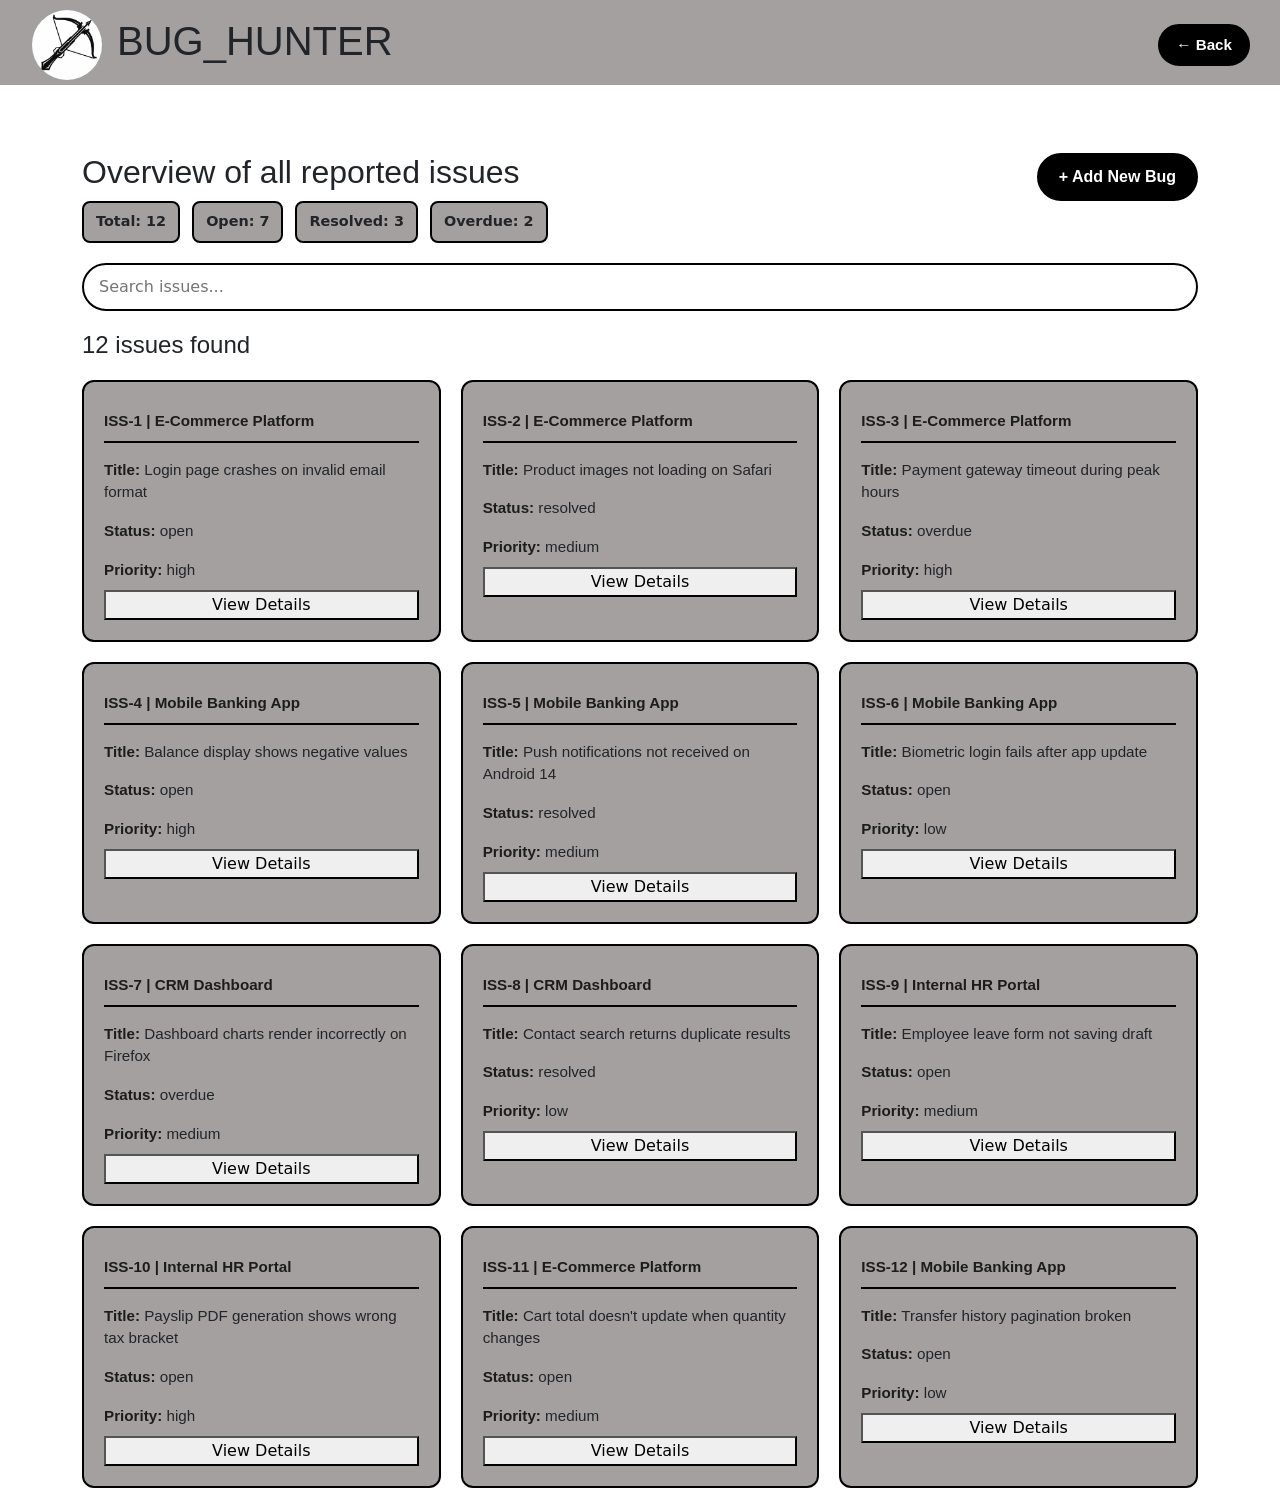
==== Bugs.html @ 3e9e343c "ea ear" ====
<!DOCTYPE html>
<html lang="en">
<head>
  <meta charset="UTF-8">
  <meta name="viewport" content="width=device-width, initial-scale=1.0">
  <title>Bugs - Bug Reporting System</title>
  <link rel="stylesheet" href="navbar.css">
  <link rel="stylesheet" href="Bugs.css">
  <link href="https://cdn.jsdelivr.net/npm/bootstrap@5.3.0/dist/css/bootstrap.min.css" rel="stylesheet">
</head>
<body>
<nav class="navBar">
    <div class="navLeft">
        <div class="logo">
            <img src="Images/WhatsApp Image 2026-04-18 at 17.04.15.jpeg" alt="Logo">
        </div>
        <div class="companyName">
            <h1>BUG_HUNTER</h1>
        </div>
    </div>
    <div class="navRight">
        <button class="backButton" onclick="history.back()">← Back</button>
    </div>
</nav>

  <div class="container mt-5">
  <div class="pageHeader">
    <div>
      <h2>Overview of all reported issues</h2>
      <div class="statsRow">
        <div class="totalIssues"><strong>Total:</strong> <span id="totalIssues">0</span></div>
        <div class="openIssues"><strong>Open:</strong> <span id="openIssues">0</span></div>
        <div class="resolvedIssues"><strong>Resolved:</strong> <span id="resolvedIssues">0</span></div>
        <div class="overdueIssues"><strong>Overdue:</strong> <span id="overdueIssues">0</span></div>
      </div>
    </div>
    <button class="addBugBtn" onclick="openAddBugModal()">+ Add New Bug</button>
  </div>

  <input id="searchBar" class="Search" placeholder="Search issues..." onkeyup="loadIssues()">

  <h4 id="issueCount"></h4>
  <div id="issuesList"></div>


  <div class="modal fade" id="addBugModal" tabindex="-1">
    <div class="modal-dialog">
      <div class="modal-content">
        <div class="modal-header">
          <h5 class="modal-title">Add New Bug</h5>
          <button type="button" class="btn-close" data-bs-dismiss="modal" aria-label="Close"></button>
        </div>
        <div class="modal-body">
          <form id="addBugForm">
            <div class="mb-2">
              <label for="bugSummary" class="form-label">Summary</label>
              <input type="text" class="form-control" id="bugSummary" required>
            </div>
            <div class="mb-2">
              <label for="bugDescription" class="form-label">Description</label>
              <textarea class="form-control" id="bugDescription" rows="3" required></textarea>
            </div>
            <div class="mb-2">
              <label for="bugProject" class="form-label">Project</label>
              <input type="text" class="form-control" id="bugProject" required>
            </div>
            <div class="mb-2">
              <label for="bugIdentifiedBy" class="form-label">Identified By</label>
              <input type="text" class="form-control" id="bugIdentifiedBy" required>
            </div>
            <div class="mb-2">
              <label for="bugPriority" class="form-label">Priority</label>
              <select class="form-control" id="bugPriority" required>
                <option>low</option>
                <option>medium</option>
                <option>high</option>
              </select>
            </div>
            <div class="mb-2">
              <label for="bugDateIdentified" class="form-label">Date Identified</label>
              <input type="date" class="form-control" id="bugDateIdentified" required>
            </div>
          </form>
        </div>
        <div class="modal-footer">
          <button type="button" class="btn btn-secondary" data-bs-dismiss="modal">Cancel</button>
          <button type="button" class="btn btn-primary" onclick="saveBug()">Add Bug</button>
        </div>
      </div>
    </div>
  </div>

  </div>

  <script src="Bugs.js"></script>
  <script src="local storage.js"></script>
  <script src="https://cdn.jsdelivr.net/npm/bootstrap@5.3.0/dist/js/bootstrap.bundle.min.js"></script>
</body>
</html>
---- navbar.css ----
body {
    margin: 0;
    padding: 0;
}
.navBar{
    display: grid;
    grid-template-columns: auto 1fr auto;
    align-items: center;
    height: 85px;
    padding: 10px;
    background-color: rgb(165, 160, 160);
    gap: 20px;
}
.navLeft{
    display: flex;
    align-items: center;
    gap: 15px;
}
.navMid{
    display: flex;
    justify-content: center;
    width: 100%;
}
.navRight{
    justify-self: end;
    display: flex;
    align-items: center;
    gap: 15px;
}

/* Back button */
.backButton {
    background-color: black;
    color: white;
    border: 2px solid black;
    border-radius: 25px;
    padding: 8px 16px;
    cursor: pointer;
    font-weight: bold;
    transition: background-color 0.3s ease;
    font-family: 'Franklin Gothic Medium', 'Arial Narrow', Arial, sans-serif;
    text-decoration: none;
    display: flex;
    align-items: center;
    gap: 5px;
    font-size: 0.95rem;
}

.backButton:hover {
    background-color: gray;
    color: white;
    text-decoration: none;
}
.logo img {
    max-height: 70px; 
    width: 70px;
    border-radius: 37px;
    margin-left: 22px;
}
.companyName{
    font-weight: 800;
    font-family:'Franklin Gothic Medium', 'Arial Narrow', Arial, sans-serif;
}
.searchForm{
    display: flex;
    align-items: center;
    width: 100%;
    max-width: 500px;
    position: relative;
}
.searchButton{
    position: absolute;
    right: 5px;
    background-color: black;
    color: white;
    border: none;
    border-radius: 20px;
    padding: 6px 15px;
    cursor: pointer;
    font-weight: bold;
    transition: background-color 0.2s;
}
.searchBar{
    width: 100%;
    padding: 10px 60px 10px 20px;
    border-radius: 25px;
    border: 2px solid black;
    font-size: 1rem;
    outline: none;
    transition: all 0.3s ease;
}
.searchButton:hover {
    background-color: gray;
}
.modeTog button {
    width: 40px;
    height: 40px;
    border-radius: 30px;
    border: 2px solid black;
    cursor: pointer;
    display: flex;
    align-items: center;
    justify-content: center;
    background-color: white;
    transition: all 0.3s ease;
}
/* modeTog Img*/
.modeTog button img {
    width: 100%;
    height: 100%;
    object-fit: cover;
}
/*Dark hover*/
body:not(.darkMode) .modeTog button:hover {
    background-color: #1c1c1c;
    border-color: black;
    transform: scale(1.3);    
}
/*Light hover*/
body.darkMode .modeTog button:hover {
    background-color: rgb(165, 160, 160);
    border-color: white;
    transform: scale(1.3);     
}
.homePageStruct{
    display: grid;
    grid-template-columns: repeat(3, 1fr);
    justify-items: center; 
    gap: 30px; 
    padding: 50px; 
    margin-top: 40px;
}
.homeCards{
    background-color: rgb(165, 160, 160);
    border: 2px solid black;
    border-radius: 12px;
    padding: 20px;
    gap: 15px;
    text-align: center;
    align-items: center;
}
.homeCards img {
    width: 100%;
    height: 200px;
    object-fit: cover;
    border-radius: 12px;
    border: 2px solid black;
    margin-bottom: 15px;
}
.homeCards h2 {
    font-family:'Franklin Gothic Medium', 'Arial Narrow', Arial, sans-serif;
}
.viewAll {
    display: inline-block;
    padding: 10px 25px;
    background-color: black;
    color: white;
    text-decoration: none;
    border-radius: 30px;
    font-weight: bold;
    transition: background 0.4s;
}

.viewAll:hover {
    background-color: gray;
}
---- Bugs.css ----
/* General page styling */
body {
  margin: 0;
  padding: 0;
  background-color: white;
  font-family: 'Franklin Gothic Medium', 'Arial Narrow', Arial, sans-serif;
  color: #333;
}


.container {
  padding: 20px;
  max-width: 1200px;
  margin: 0 auto;
}


h2 {
  margin-bottom: 20px;
  font-weight: 600;
  color: #2c3e50;
  font-family: 'Franklin Gothic Medium', 'Arial Narrow', Arial, sans-serif;
}

h4 {
  font-family: 'Franklin Gothic Medium', 'Arial Narrow', Arial, sans-serif;
  font-weight: 600;
}

.pageHeader {
  display: flex;
  justify-content: space-between;
  align-items: flex-start;
  margin-bottom: 20px;
  gap: 20px;
}

.pageHeader > div {
  flex: 1;
}

.statsRow {
  display: flex;
  gap: 12px;
  flex-wrap: wrap;
  margin-top: 10px;
}

.totalIssues,
.openIssues,
.resolvedIssues,
.overdueIssues {
  background-color: rgb(165, 160, 160);
  border: 2px solid black;
  padding: 8px 12px;
  border-radius: 8px;
  text-align: center;
  display: inline-block;
  font-weight: bold;
  font-size: 0.9rem;
}


.Search {
  width: 100%;
  padding: 10px 15px;
  border: 2px solid black;
  border-radius: 25px;
  margin-bottom: 20px;
  font-size: 1rem;
  outline: none;
  transition: all 0.3s ease;
}

.Search:focus {
  background-color: rgb(165, 160, 160);
  box-shadow: 0 0 8px rgba(0, 0, 0, 0.2);
}


#issuesList {
  display: grid;
  grid-template-columns: repeat(auto-fill, minmax(320px, 1fr));
  gap: 20px;
  margin-top: 20px;
}


.issue-card {
  background-color: rgb(165, 160, 160);
  border: 2px solid black;
  border-radius: 12px;
  padding: 20px;
  transition: transform 0.2s ease, box-shadow 0.2s ease;
  cursor: pointer;
  word-wrap: break-word;
  overflow-wrap: break-word;
  min-height: 180px;
  display: flex;
  flex-direction: column;
}

.issue-card:hover {
  transform: translateY(-3px);
  box-shadow: 0 4px 12px rgba(0, 0, 0, 0.2);
}

.issue-header {
  font-weight: bold;
  font-size: 1rem;
  margin-bottom: 10px;
  padding-bottom: 8px;
  border-bottom: 2px solid black;
  color: #1c1c1c;
  font-family: 'Franklin Gothic Medium', 'Arial Narrow', Arial, sans-serif;
  word-wrap: break-word;
  overflow-wrap: break-word;
}

.issue-card div {
  margin: 8px 0;
  font-size: 0.95rem;
  font-family: 'Franklin Gothic Medium', 'Arial Narrow', Arial, sans-serif;
  word-wrap: break-word;
  overflow-wrap: break-word;
}

.issue-card strong {
  color: #1c1c1c;
}

.issue-details {
  margin-top: 15px;
  padding-top: 15px;
  border-top: 2px solid black;
  background-color: rgba(255, 255, 255, 0.5);
  border-radius: 8px;
  padding: 12px;
}

.issue-details p {
  margin: 8px 0;
  font-size: 0.9rem;
  line-height: 1.4;
}


.addBugBtn {
  background-color: black;
  color: white;
  border: 2px solid black;
  border-radius: 25px;
  padding: 10px 20px;
  font-weight: bold;
  cursor: pointer;
  transition: background-color 0.3s ease;
  font-family: 'Franklin Gothic Medium', 'Arial Narrow', Arial, sans-serif;
  white-space: nowrap;
}

.addBugBtn:hover {
  background-color: gray;
}

.modal-footer {
  padding: 15px;
}

.issue-card button:hover {
  background-color: gray;
}

.btn {
  border-radius: 25px;
  padding: 8px 20px;
  font-weight: bold;
  border: none;
  cursor: pointer;
  transition: background-color 0.3s ease;
  font-family: 'Franklin Gothic Medium', 'Arial Narrow', Arial, sans-serif;
}

.btn-primary {
  background-color: black;
  color: white;
}

.btn-primary:hover {
  background-color: gray;
}

.btn-secondary {
  background-color: gray;
  color: white;
}

.btn-secondary:hover {
  background-color: #555;
}


.modal-content {
  border: 2px solid black;
  border-radius: 12px;
  background-color: rgb(165, 160, 160);
}

.modal-header {
  background-color: rgb(165, 160, 160);
  border-bottom: 2px solid black;
  padding: 15px;
}

.modal-title {
  font-weight: 600;
  color: #1c1c1c;
  font-family: 'Franklin Gothic Medium', 'Arial Narrow', Arial, sans-serif;
}

.modal-body {
  padding: 20px;
  background-color: white;
}

.btn-close {
  filter: brightness(0);
}

/* Modal form styling */
.modal-body .form-control,
.modal-body .form-label {
  font-family: 'Franklin Gothic Medium', 'Arial Narrow', Arial, sans-serif;
}

.modal-body .form-control {
  border: 2px solid black;
  border-radius: 8px;
  padding: 8px 12px;
}

.modal-body .form-control:focus {
  border-color: black;
  box-shadow: 0 0 5px rgba(0, 0, 0, 0.3);
}

.modal-body .form-label {
  font-weight: 600;
  margin-bottom: 5px;
}
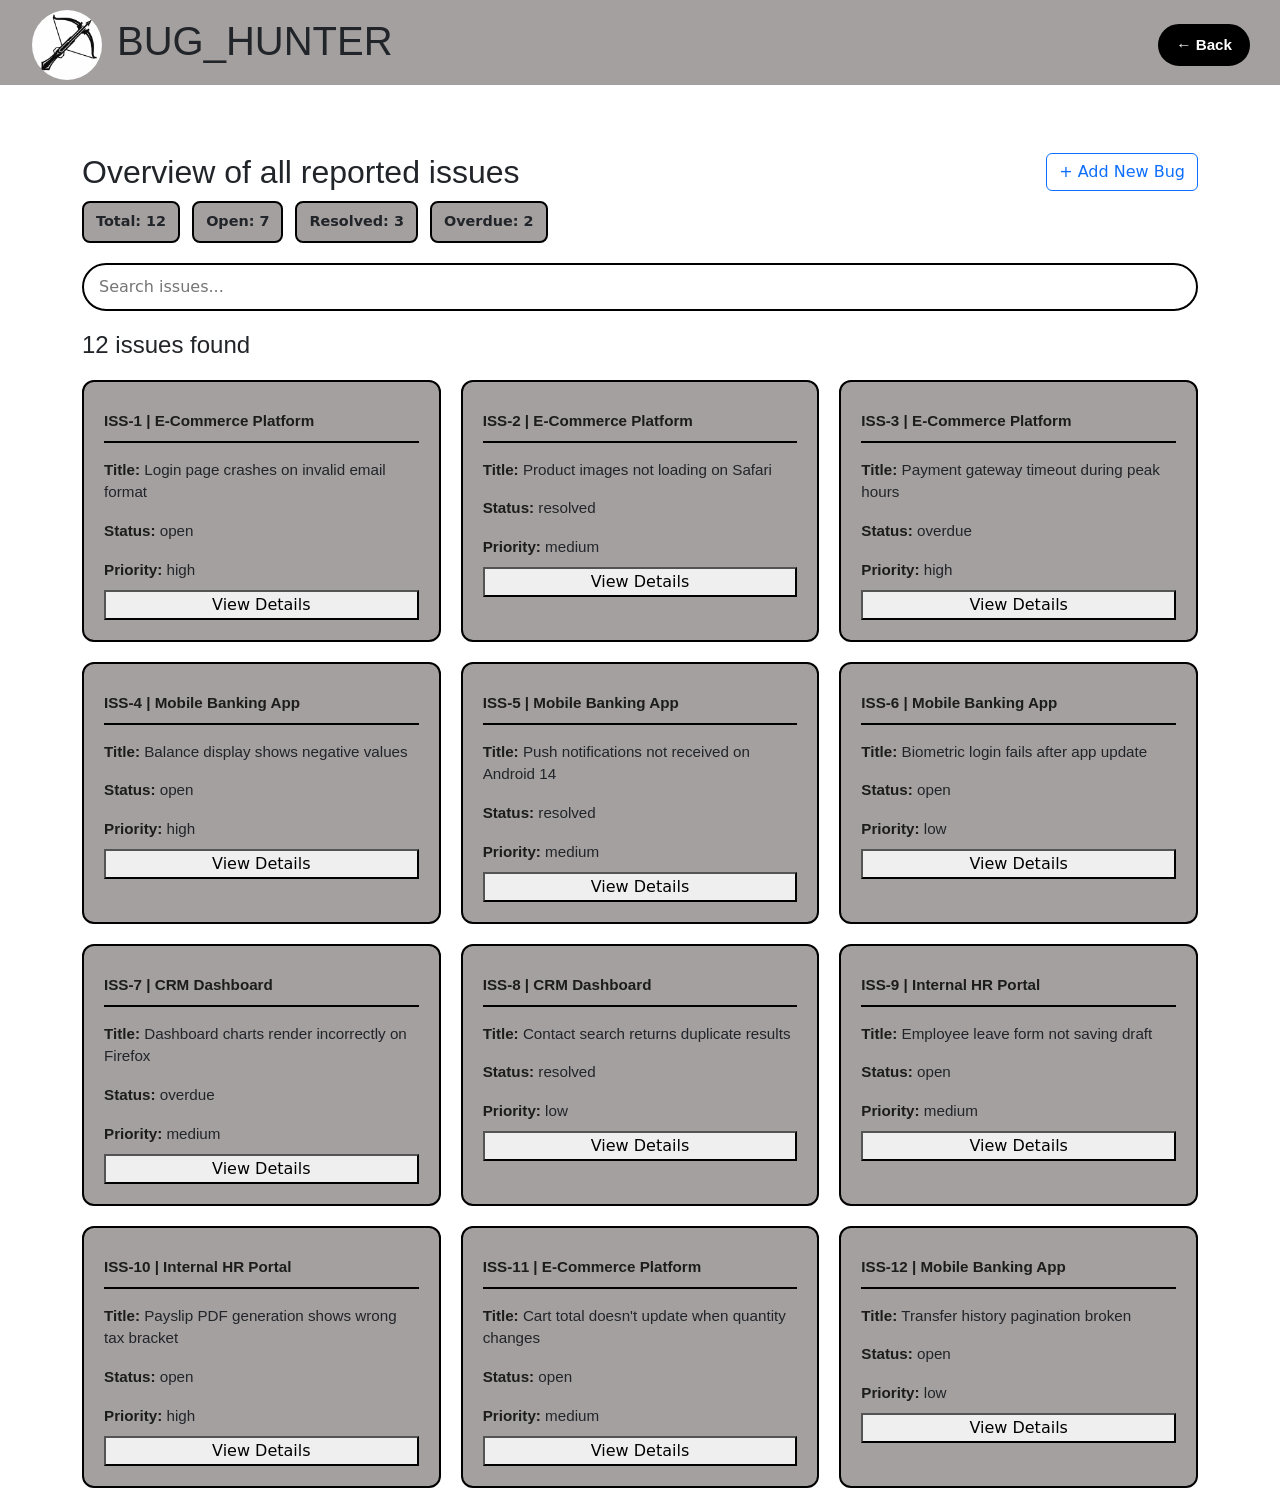
==== commit cf6b025a: "errere" ====
--- a/Bugs.html
+++ b/Bugs.html
@@ -34,7 +34,7 @@
         <div class="overdueIssues"><strong>Overdue:</strong> <span id="overdueIssues">0</span></div>
       </div>
     </div>
-    <button class="addBugBtn" onclick="openAddBugModal()">+ Add New Bug</button>
+    <button type="button" class="btn btn-outline-primary" onclick="openAddBugModal()">+ Add New Bug</button>
   </div>
 
   <input id="searchBar" class="Search" placeholder="Search issues..." onkeyup="loadIssues()">
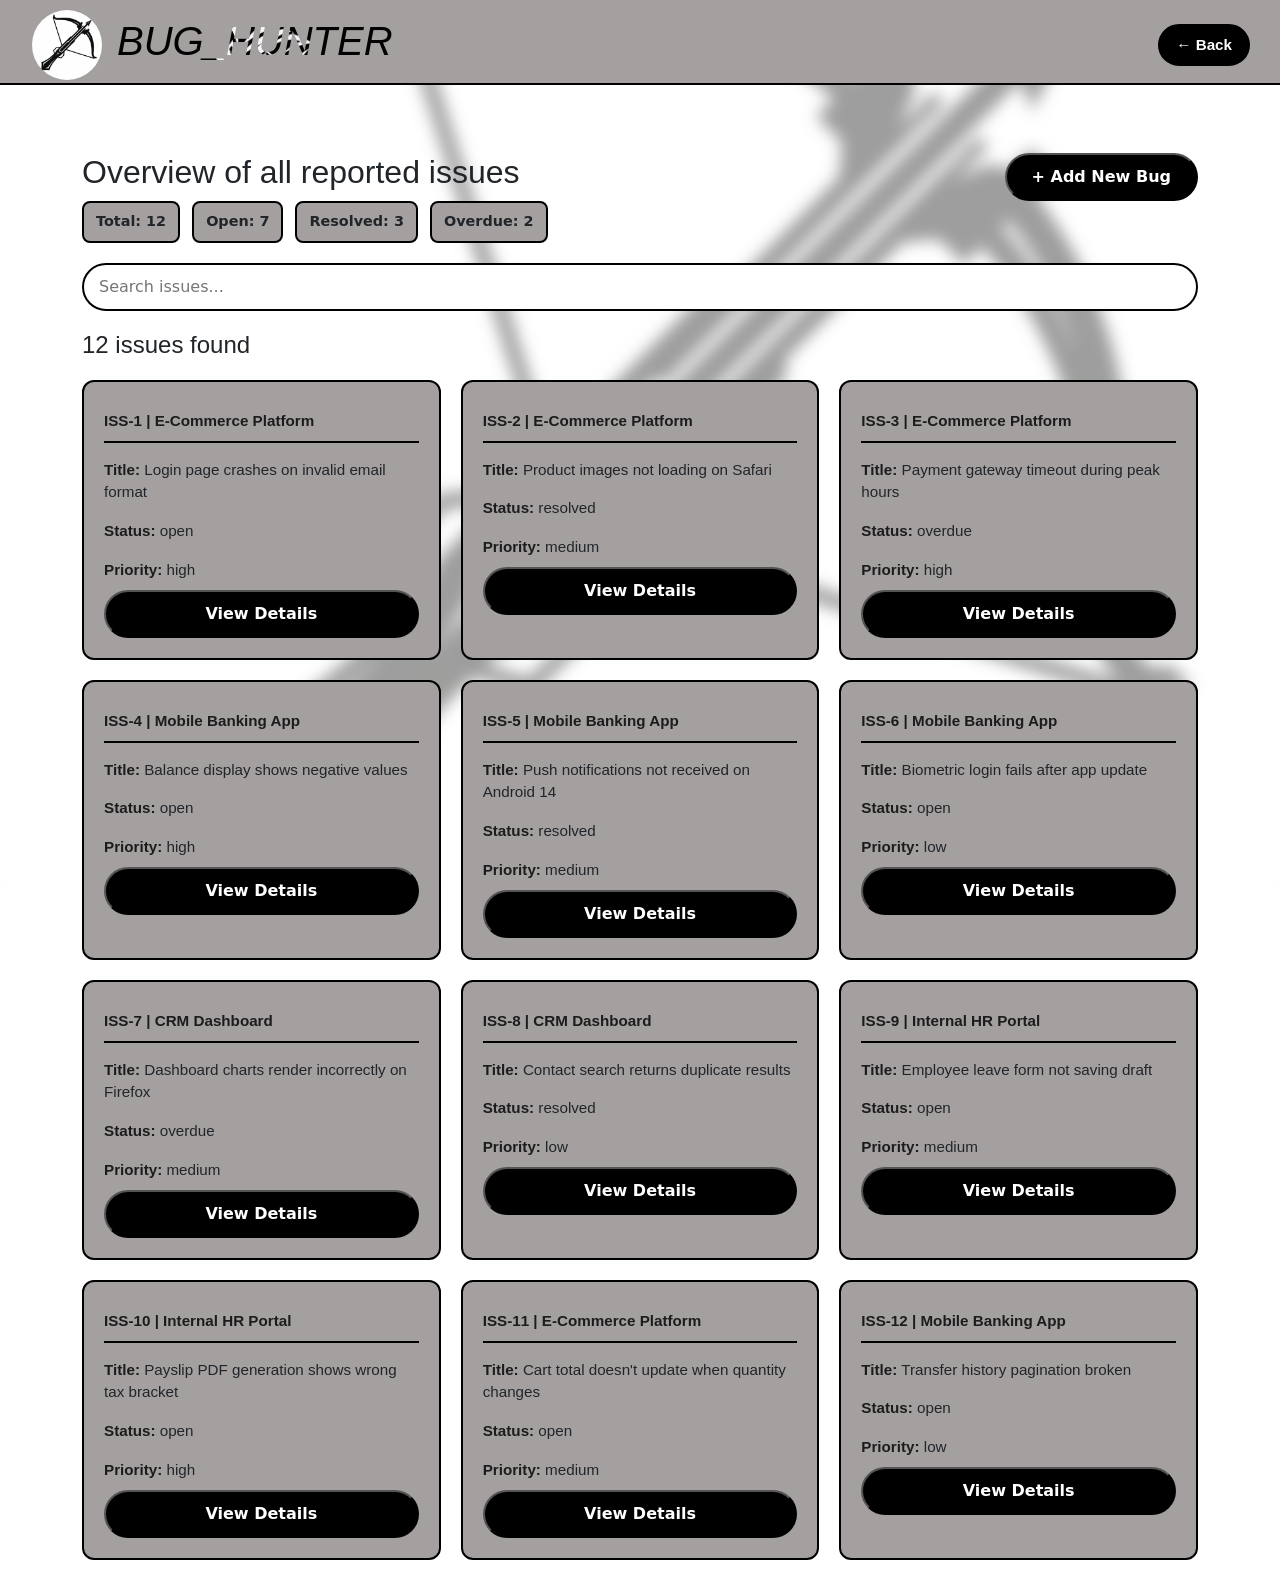
==== commit d666bec7: "yea" ====
--- a/Bugs.html
+++ b/Bugs.html
@@ -9,6 +9,7 @@
   <link href="https://cdn.jsdelivr.net/npm/bootstrap@5.3.0/dist/css/bootstrap.min.css" rel="stylesheet">
 </head>
 <body>
+  <img src="Images/WhatsApp Image 2026-04-18 at 17.04.15.jpeg" alt="Background Image" class="backgroundImage">
 <nav class="navBar">
     <div class="navLeft">
         <div class="logo">
@@ -19,7 +20,7 @@
         </div>
     </div>
     <div class="navRight">
-        <button class="backButton" onclick="history.back()">← Back</button>
+        <a class="backButton" href="home.html">← Back</a>
     </div>
 </nav>
 
@@ -34,7 +35,7 @@
         <div class="overdueIssues"><strong>Overdue:</strong> <span id="overdueIssues">0</span></div>
       </div>
     </div>
-    <button type="button" class="btn btn-outline-primary" onclick="openAddBugModal()">+ Add New Bug</button>
+    <button type="button" class="viewAll" onclick="openAddBugModal()">+ Add New Bug</button>
   </div>
 
   <input id="searchBar" class="Search" placeholder="Search issues..." onkeyup="loadIssues()">
@@ -84,7 +85,7 @@
         </div>
         <div class="modal-footer">
           <button type="button" class="btn btn-secondary" data-bs-dismiss="modal">Cancel</button>
-          <button type="button" class="btn btn-primary" onclick="saveBug()">Add Bug</button>
+          <button type="button" class="viewAll" onclick="saveBug()">Add Bug</button>
         </div>
       </div>
     </div>
--- a/navbar.css
+++ b/navbar.css
@@ -3,6 +3,8 @@
     padding: 0;
 }
 .navBar{
+    position: sticky;
+    top: 0;
     display: grid;
     grid-template-columns: auto 1fr auto;
     align-items: center;
@@ -10,6 +12,8 @@
     padding: 10px;
     background-color: rgb(165, 160, 160);
     gap: 20px;
+    border-bottom: 2px solid black;
+    z-index: 1000;
 }
 .navLeft{
     display: flex;
@@ -28,7 +32,7 @@
     gap: 15px;
 }
 
-/* Back button */
+
 .backButton {
     background-color: black;
     color: white;
@@ -60,6 +64,41 @@
 .companyName{
     font-weight: 800;
     font-family:'Franklin Gothic Medium', 'Arial Narrow', Arial, sans-serif;
+    font-style: italic;
+    text-transform: uppercase; 
+    background-image: url('Images/WhatsApp Image 2026-04-19 at 14.08.43.jpeg');
+    background-size: cover; 
+    background-position: center; 
+    color: transparent;
+    background-clip: text;
+    animation: scrollBackground 50s linear infinite;
+    filter: invert(1);
+
+}
+@keyframes scrollBackground {
+    0% {
+        background-position: center 100%;
+    }
+    50% {
+        background-position: center 40%;
+    }
+    100% {
+        background-position: center 0%; 
+    }
+}
+.backgroundImage {
+  width: 100%;
+  height: 100%;
+  object-fit: cover;
+  opacity: 0.4;
+  filter: blur(8px);
+  position: fixed;
+  top: 0;
+  left: 0;
+  width: 100vw;
+  height: 100vh;
+  z-index: -1;
+  overflow: hidden;
 }
 .searchForm{
     display: flex;
